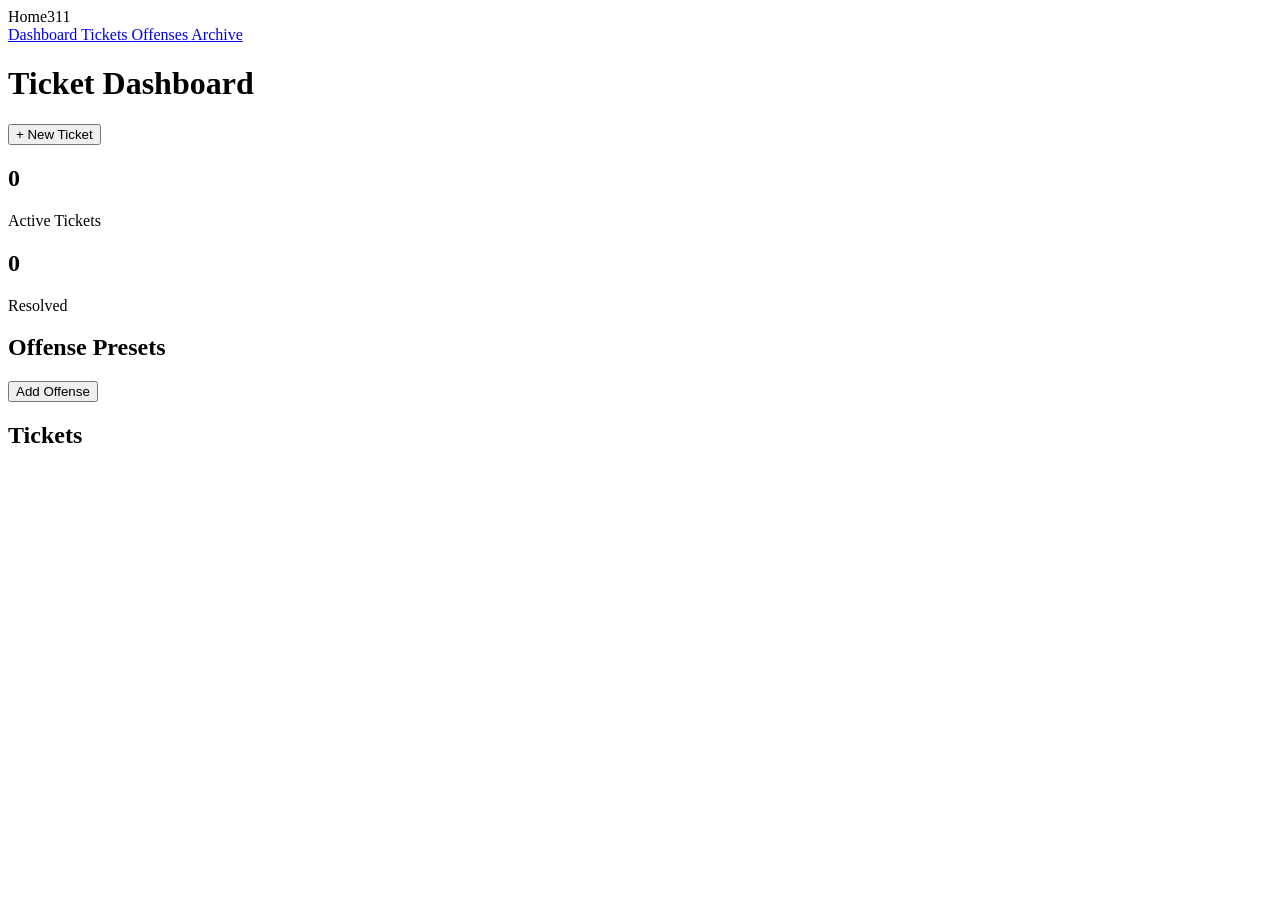
==== index.html @ 9259ef80 "Add initial HTML structure for Home311 Dashboard" ====
<!DOCTYPE html>
<html lang="en">
<head>
  <meta charset="UTF-8" />
  <meta
    name="viewport"
    content="width=device-width, initial-scale=1.0"
  />

  <title>Home311 Dashboard</title>

  <link
    rel="stylesheet"
    href="./css/style.css"
  />
</head>

<body>

  <aside class="sidebar">

    <div class="logo">
      Home311
    </div>

    <nav>

      <a href="#">
        Dashboard
      </a>

      <a href="#">
        Tickets
      </a>

      <a href="#">
        Offenses
      </a>

      <a href="#">
        Archive
      </a>

    </nav>

  </aside>

  <main class="main">

    <header class="topbar">

      <h1>
        Ticket Dashboard
      </h1>

      <button id="newTicketBtn">
        + New Ticket
      </button>

    </header>

    <section class="stats">

      <div class="stat-card">
        <h2 id="activeCount">
          0
        </h2>

        <p>
          Active Tickets
        </p>
      </div>

      <div class="stat-card">
        <h2 id="resolvedCount">
          0
        </h2>

        <p>
          Resolved
        </p>
      </div>

    </section>

    <section class="offense-manager">

      <div class="section-header">

        <h2>
          Offense Presets
        </h2>

        <button id="addOffenseBtn">
          Add Offense
        </button>

      </div>

      <div id="offenseList">
      </div>

    </section>

    <section class="tickets">

      <div class="section-header">

        <h2>
          Tickets
        </h2>

      </div>

      <div id="ticketList">
      </div>

    </section>

  </main>

  <script src="./js/app.js"></script>

</body>
</html>
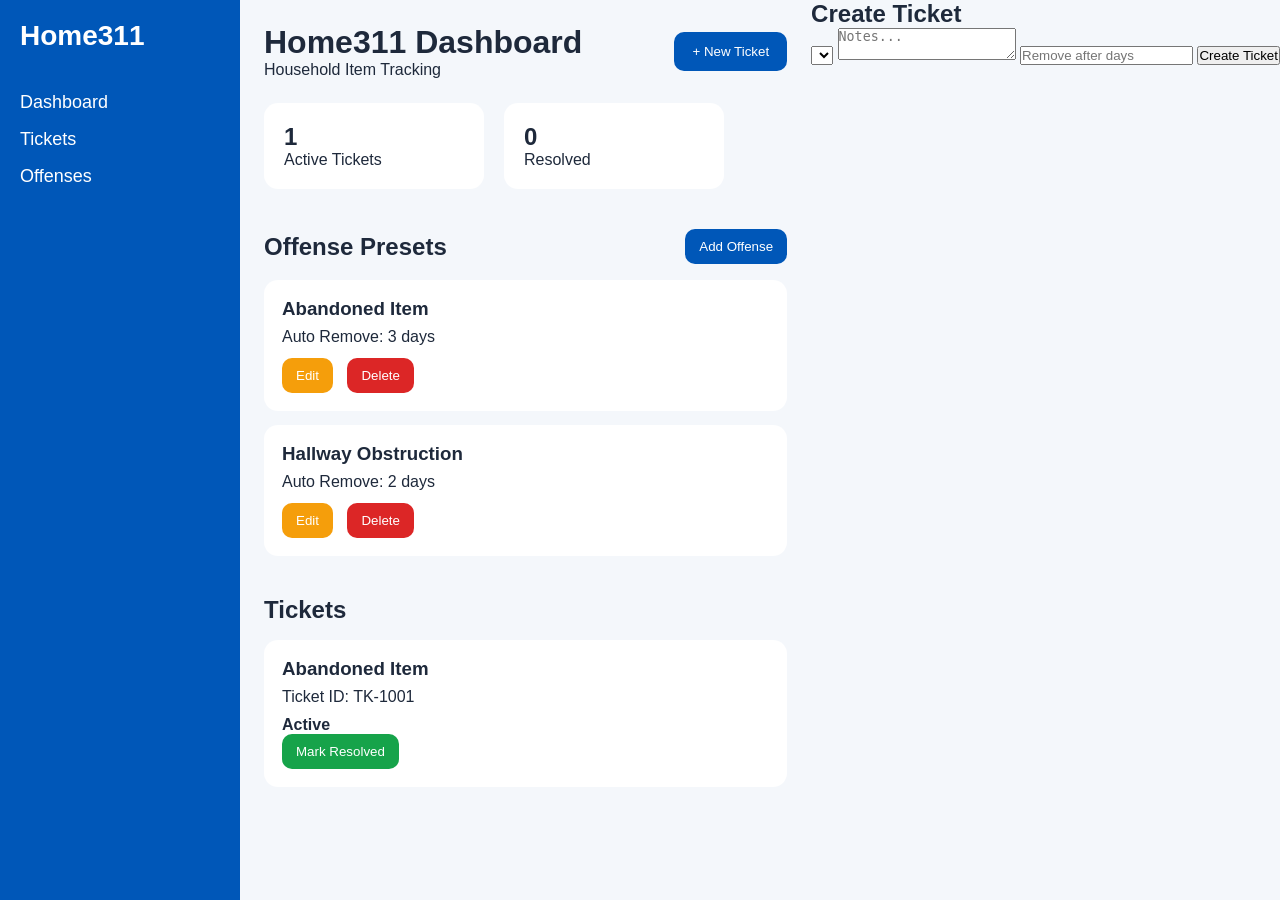
==== commit 61b342b6: "Refactor index.html structure and content" ====
--- a/index.html
+++ b/index.html
@@ -1,18 +1,24 @@
 <!DOCTYPE html>
 <html lang="en">
+
 <head>
+
   <meta charset="UTF-8" />
+
   <meta
     name="viewport"
     content="width=device-width, initial-scale=1.0"
   />
 
-  <title>Home311 Dashboard</title>
+  <title>
+    Home311
+  </title>
 
   <link
     rel="stylesheet"
     href="./css/style.css"
   />
+
 </head>
 
 <body>
@@ -37,10 +43,6 @@
         Offenses
       </a>
 
-      <a href="#">
-        Archive
-      </a>
-
     </nav>
 
   </aside>
@@ -49,9 +51,17 @@
 
     <header class="topbar">
 
-      <h1>
-        Ticket Dashboard
-      </h1>
+      <div>
+
+        <h1>
+          Home311 Dashboard
+        </h1>
+
+        <p>
+          Household Item Tracking
+        </p>
+
+      </div>
 
       <button id="newTicketBtn">
         + New Ticket
@@ -62,6 +72,7 @@
     <section class="stats">
 
       <div class="stat-card">
+
         <h2 id="activeCount">
           0
         </h2>
@@ -69,9 +80,11 @@
         <p>
           Active Tickets
         </p>
+
       </div>
 
       <div class="stat-card">
+
         <h2 id="resolvedCount">
           0
         </h2>
@@ -79,11 +92,12 @@
         <p>
           Resolved
         </p>
+
       </div>
 
     </section>
 
-    <section class="offense-manager">
+    <section class="section">
 
       <div class="section-header">
 
@@ -102,7 +116,7 @@
 
     </section>
 
-    <section class="tickets">
+    <section class="section">
 
       <div class="section-header">
 
@@ -119,6 +133,41 @@
 
   </main>
 
+  <!-- MODAL -->
+
+  <div
+    class="modal hidden"
+    id="ticketModal"
+  >
+
+    <div class="modal-content">
+
+      <h2>
+        Create Ticket
+      </h2>
+
+      <select id="ticketOffense">
+      </select>
+
+      <textarea
+        id="ticketNotes"
+        placeholder="Notes..."
+      ></textarea>
+
+      <input
+        type="number"
+        id="ticketDays"
+        placeholder="Remove after days"
+      />
+
+      <button id="createTicketBtn">
+        Create Ticket
+      </button>
+
+    </div>
+
+  </div>
+
   <script src="./js/app.js"></script>
 
 </body>
--- a/css/style.css
+++ b/css/style.css
@@ -0,0 +1,152 @@
+* {
+  margin: 0;
+  padding: 0;
+  box-sizing: border-box;
+}
+
+body {
+  font-family: Arial, sans-serif;
+  display: flex;
+  background: #f4f7fb;
+  color: #1e293b;
+}
+
+.sidebar {
+  width: 240px;
+  background: #0057b8;
+  min-height: 100vh;
+  padding: 20px;
+  color: white;
+}
+
+.logo {
+  font-size: 28px;
+  font-weight: bold;
+  margin-bottom: 40px;
+}
+
+.sidebar nav {
+  display: flex;
+  flex-direction: column;
+  gap: 16px;
+}
+
+.sidebar nav a {
+  color: white;
+  text-decoration: none;
+  font-size: 18px;
+}
+
+.main {
+  flex: 1;
+  padding: 24px;
+}
+
+.topbar {
+  display: flex;
+  justify-content: space-between;
+  align-items: center;
+}
+
+.topbar button {
+  background: #0057b8;
+  color: white;
+  border: none;
+  padding: 12px 18px;
+  border-radius: 10px;
+  cursor: pointer;
+}
+
+.stats {
+  display: flex;
+  gap: 20px;
+  margin-top: 24px;
+}
+
+.stat-card {
+  background: white;
+  padding: 20px;
+  border-radius: 14px;
+  width: 220px;
+}
+
+.section-header {
+  margin-top: 40px;
+  margin-bottom: 16px;
+
+  display: flex;
+  justify-content: space-between;
+  align-items: center;
+}
+
+#addOffenseBtn {
+  background: #0057b8;
+  color: white;
+  border: none;
+  padding: 10px 14px;
+  border-radius: 10px;
+  cursor: pointer;
+}
+
+.offense-card,
+.ticket-card {
+  background: white;
+  padding: 18px;
+  border-radius: 14px;
+  margin-bottom: 14px;
+}
+
+.offense-card h3,
+.ticket-card h3 {
+  margin-bottom: 8px;
+}
+
+.offense-actions {
+  margin-top: 12px;
+}
+
+.offense-actions button,
+.ticket-card button {
+  border: none;
+  padding: 10px 14px;
+  border-radius: 10px;
+  cursor: pointer;
+  margin-right: 10px;
+}
+
+.edit-btn {
+  background: #f59e0b;
+  color: white;
+}
+
+.delete-btn {
+  background: #dc2626;
+  color: white;
+}
+
+.resolve-btn {
+  background: #16a34a;
+  color: white;
+}
+
+.ticket-status {
+  margin-top: 10px;
+  font-weight: bold;
+}
+
+@media (max-width: 900px) {
+
+  body {
+    flex-direction: column;
+  }
+
+  .sidebar {
+    width: 100%;
+    min-height: auto;
+  }
+
+  .stats {
+    flex-direction: column;
+  }
+
+}
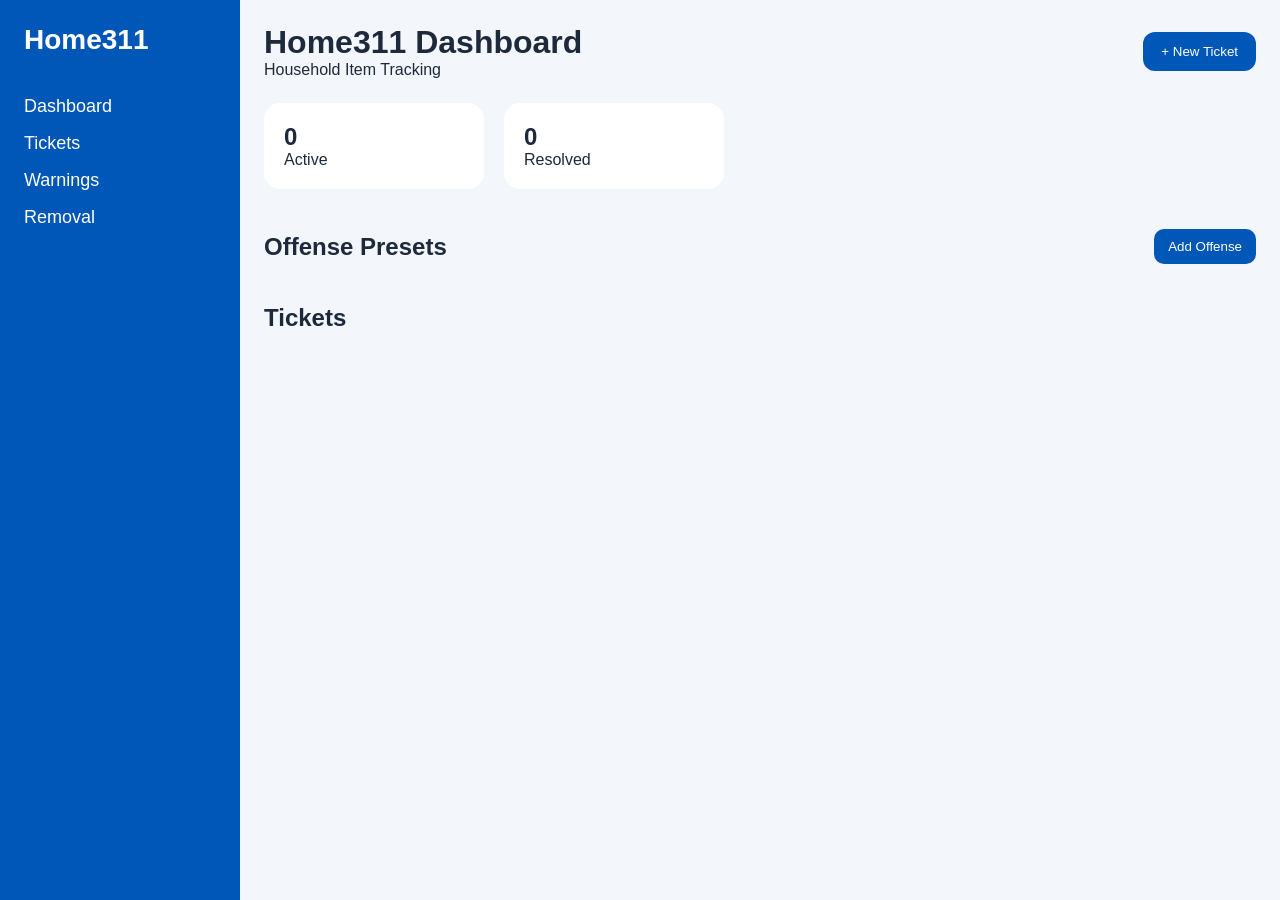
==== commit 6888554d: "Refactor HTML structure and update text content" ====
--- a/index.html
+++ b/index.html
@@ -3,12 +3,12 @@
 
 <head>
 
-  <meta charset="UTF-8" />
+  <meta charset="UTF-8">
 
   <meta
     name="viewport"
     content="width=device-width, initial-scale=1.0"
-  />
+  >
 
   <title>
     Home311
@@ -17,7 +17,7 @@
   <link
     rel="stylesheet"
     href="./css/style.css"
-  />
+  >
 
 </head>
 
@@ -40,7 +40,11 @@
       </a>
 
       <a href="#">
-        Offenses
+        Warnings
+      </a>
+
+      <a href="#">
+        Removal
       </a>
 
     </nav>
@@ -78,7 +82,7 @@
         </h2>
 
         <p>
-          Active Tickets
+          Active
         </p>
 
       </div>
@@ -146,6 +150,22 @@
         Create Ticket
       </h2>
 
+      <select id="ticketLevel">
+
+        <option>
+          Warning
+        </option>
+
+        <option>
+          Violation
+        </option>
+
+        <option>
+          Removal
+        </option>
+
+      </select>
+
       <select id="ticketOffense">
       </select>
 
@@ -157,8 +177,8 @@
       <input
         type="number"
         id="ticketDays"
-        placeholder="Remove after days"
-      />
+        placeholder="Days Until Removal"
+      >
 
       <button id="createTicketBtn">
         Create Ticket
--- a/css/style.css
+++ b/css/style.css
@@ -5,133 +5,263 @@
 }
 
 body {
+
   font-family: Arial, sans-serif;
-  display: flex;
-  background: #f4f7fb;
+
+  display: flex;
+
+  background: #f3f7fb;
+
   color: #1e293b;
+
 }
 
 .sidebar {
+
   width: 240px;
-  background: #0057b8;
+
+  background: #0057b8;
+
   min-height: 100vh;
+
+  padding: 24px;
+
+  color: white;
+
+}
+
+.logo {
+
+  font-size: 28px;
+
+  font-weight: bold;
+
+  margin-bottom: 40px;
+
+}
+
+.sidebar nav {
+
+  display: flex;
+
+  flex-direction: column;
+
+  gap: 16px;
+
+}
+
+.sidebar nav a {
+
+  color: white;
+
+  text-decoration: none;
+
+  font-size: 18px;
+
+}
+
+.main {
+
+  flex: 1;
+
+  padding: 24px;
+
+}
+
+.topbar {
+
+  display: flex;
+
+  justify-content: space-between;
+
+  align-items: center;
+
+}
+
+.topbar button {
+
+  background: #0057b8;
+
+  color: white;
+
+  border: none;
+
+  padding: 12px 18px;
+
+  border-radius: 12px;
+
+  cursor: pointer;
+
+}
+
+.stats {
+
+  display: flex;
+
+  gap: 20px;
+
+  margin-top: 24px;
+
+}
+
+.stat-card {
+
+  background: white;
+
+  border-radius: 16px;
+
   padding: 20px;
-  color: white;
-}
-
-.logo {
-  font-size: 28px;
-  font-weight: bold;
-  margin-bottom: 40px;
-}
-
-.sidebar nav {
-  display: flex;
-  flex-direction: column;
-  gap: 16px;
-}
-
-.sidebar nav a {
-  color: white;
-  text-decoration: none;
-  font-size: 18px;
-}
-
-.main {
-  flex: 1;
-  padding: 24px;
-}
-
-.topbar {
-  display: flex;
+
+  width: 220px;
+
+}
+
+.section {
+
+  margin-top: 40px;
+
+}
+
+.section-header {
+
+  display: flex;
+
   justify-content: space-between;
+
   align-items: center;
-}
-
-.topbar button {
-  background: #0057b8;
-  color: white;
-  border: none;
-  padding: 12px 18px;
-  border-radius: 10px;
-  cursor: pointer;
-}
-
-.stats {
-  display: flex;
-  gap: 20px;
-  margin-top: 24px;
-}
-
-.stat-card {
-  background: white;
-  padding: 20px;
-  border-radius: 14px;
-  width: 220px;
-}
-
-.section-header {
-  margin-top: 40px;
+
   margin-bottom: 16px;
 
-  display: flex;
-  justify-content: space-between;
-  align-items: center;
-}
-
-#addOffenseBtn {
-  background: #0057b8;
-  color: white;
-  border: none;
+}
+
+.section-header button {
+
+  background: #0057b8;
+
+  color: white;
+
+  border: none;
+
   padding: 10px 14px;
-  border-radius: 10px;
-  cursor: pointer;
+
+  border-radius: 10px;
+
+  cursor: pointer;
+
 }
 
 .offense-card,
 .ticket-card {
+
   background: white;
-  padding: 18px;
-  border-radius: 14px;
-  margin-bottom: 14px;
+
+  padding: 20px;
+
+  border-radius: 16px;
+
+  margin-bottom: 16px;
+
 }
 
 .offense-card h3,
 .ticket-card h3 {
+
   margin-bottom: 8px;
-}
-
-.offense-actions {
-  margin-top: 12px;
-}
-
-.offense-actions button,
+
+}
+
+.ticket-status {
+
+  margin-top: 10px;
+
+  font-weight: bold;
+
+}
+
 .ticket-card button {
-  border: none;
+
+  margin-top: 14px;
+
+  border: none;
+
+  background: #16a34a;
+
+  color: white;
+
   padding: 10px 14px;
-  border-radius: 10px;
-  cursor: pointer;
-  margin-right: 10px;
-}
-
-.edit-btn {
-  background: #f59e0b;
-  color: white;
-}
-
-.delete-btn {
-  background: #dc2626;
-  color: white;
-}
-
-.resolve-btn {
-  background: #16a34a;
-  color: white;
-}
-
-.ticket-status {
-  margin-top: 10px;
-  font-weight: bold;
+
+  border-radius: 10px;
+
+  cursor: pointer;
+
+}
+
+.modal {
+
+  position: fixed;
+
+  inset: 0;
+
+  background: rgba(0,0,0,0.5);
+
+  display: flex;
+
+  align-items: center;
+
+  justify-content: center;
+
+}
+
+.hidden {
+
+  display: none;
+
+}
+
+.modal-content {
+
+  width: 400px;
+
+  background: white;
+
+  border-radius: 16px;
+
+  padding: 24px;
+
+  display: flex;
+
+  flex-direction: column;
+
+  gap: 14px;
+
+}
+
+.modal-content input,
+.modal-content textarea,
+.modal-content select {
+
+  padding: 12px;
+
+  border: 1px solid #d1d5db;
+
+  border-radius: 10px;
+
+}
+
+.modal-content button {
+
+  background: #0057b8;
+
+  color: white;
+
+  border: none;
+
+  padding: 12px;
+
+  border-radius: 10px;
+
+  cursor: pointer;
+
 }
 
 @media (max-width: 900px) {
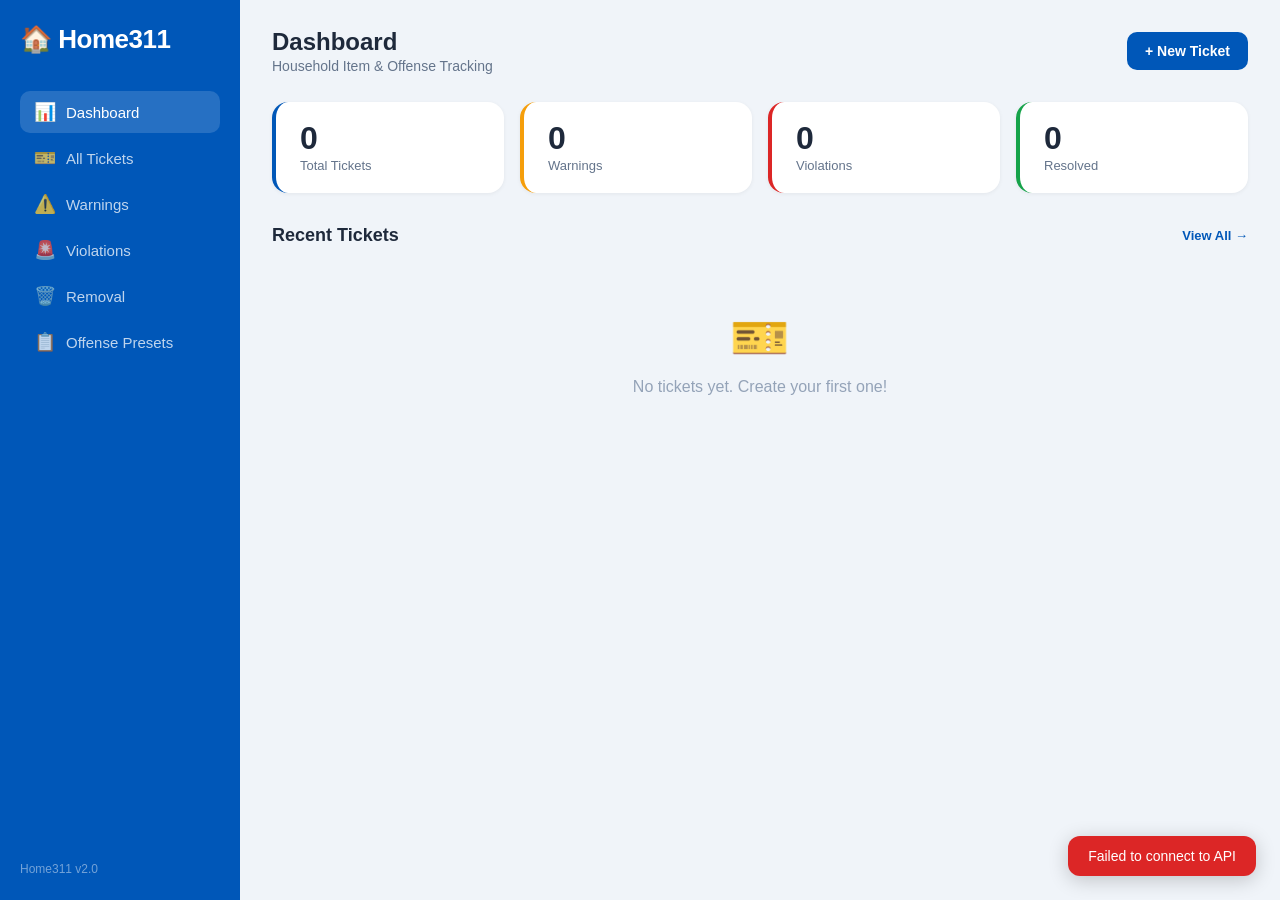
==== commit 09bfd8c7: "Add files via upload" ====
--- a/index.html
+++ b/index.html
@@ -1,194 +1,211 @@
 <!DOCTYPE html>
 <html lang="en">
-
 <head>
-
   <meta charset="UTF-8">
-
-  <meta
-    name="viewport"
-    content="width=device-width, initial-scale=1.0"
-  >
-
-  <title>
-    Home311
-  </title>
-
-  <link
-    rel="stylesheet"
-    href="./css/style.css"
-  >
-
+  <meta name="viewport" content="width=device-width, initial-scale=1.0">
+  <title>Home311</title>
+  <link rel="stylesheet" href="./css/style.css">
 </head>
-
 <body>
 
   <aside class="sidebar">
-
-    <div class="logo">
-      Home311
-    </div>
-
+    <div class="logo">🏠 Home311</div>
     <nav>
-
-      <a href="#">
-        Dashboard
-      </a>
-
-      <a href="#">
-        Tickets
-      </a>
-
-      <a href="#">
-        Warnings
-      </a>
-
-      <a href="#">
-        Removal
-      </a>
-
+      <a href="#" class="active" data-page="dashboard">
+        <span class="nav-icon">📊</span> Dashboard
+      </a>
+      <a href="#" data-page="tickets">
+        <span class="nav-icon">🎫</span> All Tickets
+      </a>
+      <a href="#" data-page="warnings">
+        <span class="nav-icon">⚠️</span> Warnings
+      </a>
+      <a href="#" data-page="violations">
+        <span class="nav-icon">🚨</span> Violations
+      </a>
+      <a href="#" data-page="removal">
+        <span class="nav-icon">🗑️</span> Removal
+      </a>
+      <a href="#" data-page="offenses">
+        <span class="nav-icon">📋</span> Offense Presets
+      </a>
     </nav>
-
+    <div class="sidebar-footer">Home311 v2.0</div>
   </aside>
 
   <main class="main">
 
-    <header class="topbar">
-
-      <div>
-
-        <h1>
-          Home311 Dashboard
-        </h1>
-
-        <p>
-          Household Item Tracking
-        </p>
-
-      </div>
-
-      <button id="newTicketBtn">
-        + New Ticket
-      </button>
-
-    </header>
-
-    <section class="stats">
-
-      <div class="stat-card">
-
-        <h2 id="activeCount">
-          0
-        </h2>
-
-        <p>
-          Active
-        </p>
-
-      </div>
-
-      <div class="stat-card">
-
-        <h2 id="resolvedCount">
-          0
-        </h2>
-
-        <p>
-          Resolved
-        </p>
-
-      </div>
-
-    </section>
-
-    <section class="section">
-
-      <div class="section-header">
-
-        <h2>
-          Offense Presets
-        </h2>
-
-        <button id="addOffenseBtn">
-          Add Offense
-        </button>
-
-      </div>
-
-      <div id="offenseList">
-      </div>
-
-    </section>
-
-    <section class="section">
-
-      <div class="section-header">
-
-        <h2>
-          Tickets
-        </h2>
-
-      </div>
-
-      <div id="ticketList">
-      </div>
-
-    </section>
+    <!-- ── DASHBOARD PAGE ─────────────────────────────── -->
+    <div class="page active" id="page-dashboard">
+      <div class="topbar">
+        <div>
+          <h1>Dashboard</h1>
+          <p>Household Item &amp; Offense Tracking</p>
+        </div>
+        <button class="btn" id="newTicketBtn">+ New Ticket</button>
+      </div>
+
+      <div class="stats">
+        <div class="stat-card">
+          <h2 id="totalCount">0</h2>
+          <p>Total Tickets</p>
+        </div>
+        <div class="stat-card warning">
+          <h2 id="warningCount">0</h2>
+          <p>Warnings</p>
+        </div>
+        <div class="stat-card violation">
+          <h2 id="violationCount">0</h2>
+          <p>Violations</p>
+        </div>
+        <div class="stat-card resolved">
+          <h2 id="resolvedCount">0</h2>
+          <p>Resolved</p>
+        </div>
+      </div>
+
+      <div class="section">
+        <div class="section-header">
+          <h2>Recent Tickets</h2>
+          <a href="#" data-page="tickets" class="ticket-link nav-link">View All →</a>
+        </div>
+        <div class="cards-grid" id="recentTicketList"></div>
+      </div>
+    </div>
+
+    <!-- ── ALL TICKETS PAGE ───────────────────────────── -->
+    <div class="page" id="page-tickets">
+      <div class="topbar">
+        <div>
+          <h1>All Tickets</h1>
+          <p>Full ticket history</p>
+        </div>
+        <button class="btn" id="newTicketBtn2">+ New Ticket</button>
+      </div>
+      <div class="filter-bar">
+        <button class="filter-btn active" data-filter="all">All</button>
+        <button class="filter-btn" data-filter="Active">Active</button>
+        <button class="filter-btn" data-filter="Resolved">Resolved</button>
+      </div>
+      <div class="cards-grid" id="ticketList"></div>
+    </div>
+
+    <!-- ── WARNINGS PAGE ─────────────────────────────── -->
+    <div class="page" id="page-warnings">
+      <div class="topbar">
+        <div>
+          <h1>⚠️ Warnings</h1>
+          <p>Level 1 offenses</p>
+        </div>
+        <button class="btn" id="newTicketBtn3">+ New Warning</button>
+      </div>
+      <div class="cards-grid" id="warningList"></div>
+    </div>
+
+    <!-- ── VIOLATIONS PAGE ───────────────────────────── -->
+    <div class="page" id="page-violations">
+      <div class="topbar">
+        <div>
+          <h1>🚨 Violations</h1>
+          <p>Level 2 offenses requiring action</p>
+        </div>
+        <button class="btn" id="newTicketBtn4">+ New Violation</button>
+      </div>
+      <div class="cards-grid" id="violationList"></div>
+    </div>
+
+    <!-- ── REMOVAL PAGE ───────────────────────────────── -->
+    <div class="page" id="page-removal">
+      <div class="topbar">
+        <div>
+          <h1>🗑️ Removal</h1>
+          <p>Items pending or completed removal</p>
+        </div>
+        <button class="btn" id="newTicketBtn5">+ New Removal</button>
+      </div>
+      <div class="cards-grid" id="removalList"></div>
+    </div>
+
+    <!-- ── OFFENSE PRESETS PAGE ───────────────────────── -->
+    <div class="page" id="page-offenses">
+      <div class="topbar">
+        <div>
+          <h1>Offense Presets</h1>
+          <p>Manage reusable offense types</p>
+        </div>
+        <button class="btn" id="addOffenseBtn">+ Add Offense</button>
+      </div>
+      <div class="cards-grid" id="offenseList"></div>
+    </div>
 
   </main>
 
-  <!-- MODAL -->
-
-  <div
-    class="modal hidden"
-    id="ticketModal"
-  >
-
+  <!-- ── CREATE TICKET MODAL ─────────────────────────────── -->
+  <div class="modal hidden" id="ticketModal">
     <div class="modal-content">
-
-      <h2>
-        Create Ticket
-      </h2>
-
-      <select id="ticketLevel">
-
-        <option>
-          Warning
-        </option>
-
-        <option>
-          Violation
-        </option>
-
-        <option>
-          Removal
-        </option>
-
-      </select>
-
-      <select id="ticketOffense">
-      </select>
-
-      <textarea
-        id="ticketNotes"
-        placeholder="Notes..."
-      ></textarea>
-
-      <input
-        type="number"
-        id="ticketDays"
-        placeholder="Days Until Removal"
-      >
-
-      <button id="createTicketBtn">
-        Create Ticket
-      </button>
-
-    </div>
-
+      <div class="modal-header">
+        <h2>Create Ticket</h2>
+        <button class="modal-close" id="closeModal">✕</button>
+      </div>
+
+      <div class="form-group">
+        <label>Level</label>
+        <select id="ticketLevel">
+          <option value="Warning">Warning</option>
+          <option value="Violation">Violation</option>
+          <option value="Removal">Removal</option>
+        </select>
+      </div>
+
+      <div class="form-group">
+        <label>Offense</label>
+        <select id="ticketOffense"></select>
+      </div>
+
+      <div class="form-group">
+        <label>Notes</label>
+        <textarea id="ticketNotes" placeholder="Describe the issue..."></textarea>
+      </div>
+
+      <div class="form-group">
+        <label>Days Until Removal (Violation/Removal only)</label>
+        <input type="number" id="ticketDays" placeholder="e.g. 14" min="1">
+      </div>
+
+      <div class="form-group">
+        <label>Photos (optional)</label>
+        <div class="photo-upload-area" id="photoDropZone">
+          <input type="file" id="photoInput" accept="image/*" multiple>
+          <div class="upload-icon">📷</div>
+          <p>Click or drag &amp; drop photos here</p>
+        </div>
+        <div class="photo-previews" id="photoPreviews"></div>
+      </div>
+
+      <button class="btn" id="createTicketBtn">Create Ticket</button>
+    </div>
   </div>
 
+  <!-- ── OFFENSE MODAL ───────────────────────────────────── -->
+  <div class="modal hidden" id="offenseModal">
+    <div class="modal-content">
+      <div class="modal-header">
+        <h2 id="offenseModalTitle">Add Offense</h2>
+        <button class="modal-close" id="closeOffenseModal">✕</button>
+      </div>
+      <div class="form-group">
+        <label>Offense Name</label>
+        <input type="text" id="offenseName" placeholder="e.g. Overgrown Lawn">
+      </div>
+      <div class="form-group">
+        <label>Auto-Remove Days</label>
+        <input type="number" id="offenseDays" placeholder="e.g. 30" min="1">
+      </div>
+      <input type="hidden" id="offenseEditId">
+      <button class="btn" id="saveOffenseBtn">Save Offense</button>
+    </div>
+  </div>
+
   <script src="./js/app.js"></script>
-
 </body>
 </html>
--- a/css/style.css
+++ b/css/style.css
@@ -5,278 +5,636 @@
 }
 
 body {
-
-  font-family: Arial, sans-serif;
-
-  display: flex;
-
-  background: #f3f7fb;
-
+  font-family: 'Segoe UI', Arial, sans-serif;
+  display: flex;
+  background: #f0f4f9;
   color: #1e293b;
-
-}
-
+  min-height: 100vh;
+}
+
+/* ─── Sidebar ─────────────────────────────────────────── */
 .sidebar {
-
   width: 240px;
-
   background: #0057b8;
-
   min-height: 100vh;
-
-  padding: 24px;
-
+  padding: 24px 20px;
   color: white;
-
+  position: fixed;
+  top: 0;
+  left: 0;
+  bottom: 0;
+  display: flex;
+  flex-direction: column;
+  z-index: 100;
 }
 
 .logo {
-
-  font-size: 28px;
-
-  font-weight: bold;
-
+  font-size: 26px;
+  font-weight: 800;
+  margin-bottom: 36px;
+  letter-spacing: -0.5px;
+}
+
+.sidebar nav {
+  display: flex;
+  flex-direction: column;
+  gap: 4px;
+}
+
+.sidebar nav a {
+  color: rgba(255,255,255,0.75);
+  text-decoration: none;
+  font-size: 15px;
+  font-weight: 500;
+  padding: 10px 14px;
+  border-radius: 10px;
+  transition: all 0.15s;
+  display: flex;
+  align-items: center;
+  gap: 10px;
+}
+
+.sidebar nav a:hover,
+.sidebar nav a.active {
+  background: rgba(255,255,255,0.15);
+  color: white;
+}
+
+.sidebar nav a .nav-icon {
+  font-size: 18px;
+  width: 22px;
+  text-align: center;
+}
+
+.sidebar-footer {
+  margin-top: auto;
+  font-size: 12px;
+  color: rgba(255,255,255,0.45);
+}
+
+/* ─── Main Layout ─────────────────────────────────────── */
+.main {
+  flex: 1;
+  padding: 28px 32px;
+  margin-left: 240px;
+}
+
+.topbar {
+  display: flex;
+  justify-content: space-between;
+  align-items: center;
+  margin-bottom: 28px;
+}
+
+.topbar h1 {
+  font-size: 24px;
+  font-weight: 700;
+}
+
+.topbar p {
+  color: #64748b;
+  font-size: 14px;
+  margin-top: 2px;
+}
+
+.btn {
+  background: #0057b8;
+  color: white;
+  border: none;
+  padding: 11px 18px;
+  border-radius: 10px;
+  cursor: pointer;
+  font-size: 14px;
+  font-weight: 600;
+  transition: background 0.15s;
+}
+
+.btn:hover { background: #0046a0; }
+
+.btn-danger {
+  background: #dc2626;
+}
+.btn-danger:hover { background: #b91c1c; }
+
+.btn-ghost {
+  background: transparent;
+  color: #64748b;
+  border: 1px solid #e2e8f0;
+}
+.btn-ghost:hover { background: #f8fafc; color: #1e293b; }
+
+/* ─── Stats ───────────────────────────────────────────── */
+.stats {
+  display: grid;
+  grid-template-columns: repeat(auto-fit, minmax(160px, 1fr));
+  gap: 16px;
+  margin-bottom: 32px;
+}
+
+.stat-card {
+  background: white;
+  border-radius: 16px;
+  padding: 20px 24px;
+  box-shadow: 0 1px 4px rgba(0,0,0,0.06);
+  border-left: 4px solid #0057b8;
+}
+
+.stat-card.warning { border-left-color: #f59e0b; }
+.stat-card.violation { border-left-color: #dc2626; }
+.stat-card.resolved { border-left-color: #16a34a; }
+
+.stat-card h2 {
+  font-size: 32px;
+  font-weight: 800;
+  line-height: 1;
+}
+
+.stat-card p {
+  font-size: 13px;
+  color: #64748b;
+  margin-top: 4px;
+  font-weight: 500;
+}
+
+/* ─── Section ─────────────────────────────────────────── */
+.section {
   margin-bottom: 40px;
-
-}
-
-.sidebar nav {
-
-  display: flex;
-
-  flex-direction: column;
-
+}
+
+.section-header {
+  display: flex;
+  justify-content: space-between;
+  align-items: center;
+  margin-bottom: 16px;
+}
+
+.section-header h2 {
+  font-size: 18px;
+  font-weight: 700;
+}
+
+/* ─── Cards Grid ──────────────────────────────────────── */
+.cards-grid {
+  display: grid;
+  grid-template-columns: repeat(auto-fill, minmax(280px, 1fr));
   gap: 16px;
-
-}
-
-.sidebar nav a {
-
-  color: white;
-
-  text-decoration: none;
-
-  font-size: 18px;
-
-}
-
-.main {
-
-  flex: 1;
-
-  padding: 24px;
-
-}
-
-.topbar {
-
-  display: flex;
-
-  justify-content: space-between;
-
-  align-items: center;
-
-}
-
-.topbar button {
-
-  background: #0057b8;
-
-  color: white;
-
-  border: none;
-
-  padding: 12px 18px;
-
-  border-radius: 12px;
-
-  cursor: pointer;
-
-}
-
-.stats {
-
-  display: flex;
-
-  gap: 20px;
-
-  margin-top: 24px;
-
-}
-
-.stat-card {
-
-  background: white;
-
-  border-radius: 16px;
-
-  padding: 20px;
-
-  width: 220px;
-
-}
-
-.section {
-
-  margin-top: 40px;
-
-}
-
-.section-header {
-
-  display: flex;
-
-  justify-content: space-between;
-
-  align-items: center;
-
-  margin-bottom: 16px;
-
-}
-
-.section-header button {
-
-  background: #0057b8;
-
-  color: white;
-
-  border: none;
-
-  padding: 10px 14px;
-
-  border-radius: 10px;
-
-  cursor: pointer;
-
 }
 
 .offense-card,
 .ticket-card {
-
   background: white;
-
   padding: 20px;
-
   border-radius: 16px;
-
-  margin-bottom: 16px;
-
+  box-shadow: 0 1px 4px rgba(0,0,0,0.06);
+  transition: box-shadow 0.15s;
+}
+
+.offense-card:hover,
+.ticket-card:hover {
+  box-shadow: 0 4px 16px rgba(0,0,0,0.10);
 }
 
 .offense-card h3,
 .ticket-card h3 {
-
-  margin-bottom: 8px;
-
-}
-
-.ticket-status {
-
-  margin-top: 10px;
-
-  font-weight: bold;
-
-}
-
-.ticket-card button {
-
-  margin-top: 14px;
-
+  font-size: 16px;
+  font-weight: 700;
+  margin-bottom: 6px;
+}
+
+.offense-card p,
+.ticket-card p {
+  color: #64748b;
+  font-size: 14px;
+  line-height: 1.5;
+}
+
+/* ─── Ticket Photos Thumbnail ─────────────────────────── */
+.ticket-photos {
+  display: flex;
+  gap: 8px;
+  flex-wrap: wrap;
+  margin-top: 12px;
+}
+
+.ticket-photos img {
+  width: 64px;
+  height: 64px;
+  object-fit: cover;
+  border-radius: 8px;
+  border: 2px solid #e2e8f0;
+  cursor: pointer;
+  transition: transform 0.15s;
+}
+
+.ticket-photos img:hover {
+  transform: scale(1.05);
+}
+
+/* ─── Badges ──────────────────────────────────────────── */
+.badge {
+  display: inline-block;
+  padding: 4px 10px;
+  border-radius: 999px;
+  font-size: 12px;
+  font-weight: 700;
+  text-transform: uppercase;
+  letter-spacing: 0.03em;
+}
+
+.badge-warning { background: #fef3c7; color: #92400e; }
+.badge-violation { background: #fee2e2; color: #991b1b; }
+.badge-removal { background: #fce7f3; color: #9d174d; }
+.badge-active { background: #dbeafe; color: #1e40af; }
+.badge-resolved { background: #dcfce7; color: #15803d; }
+
+/* ─── Actions Row ─────────────────────────────────────── */
+.actions {
+  display: flex;
+  gap: 8px;
+  margin-top: 16px;
+  flex-wrap: wrap;
+  align-items: center;
+}
+
+/* ─── Empty State ─────────────────────────────────────── */
+.empty-state {
+  text-align: center;
+  padding: 48px;
+  color: #94a3b8;
+}
+
+.empty-state .empty-icon {
+  font-size: 48px;
+  margin-bottom: 12px;
+}
+
+/* ─── Modal ───────────────────────────────────────────── */
+.modal {
+  position: fixed;
+  inset: 0;
+  background: rgba(0,0,0,0.45);
+  display: flex;
+  align-items: center;
+  justify-content: center;
+  z-index: 200;
+  padding: 20px;
+}
+
+.hidden { display: none !important; }
+
+.modal-content {
+  width: 100%;
+  max-width: 480px;
+  background: white;
+  border-radius: 20px;
+  padding: 28px;
+  display: flex;
+  flex-direction: column;
+  gap: 14px;
+  max-height: 90vh;
+  overflow-y: auto;
+  box-shadow: 0 20px 60px rgba(0,0,0,0.2);
+}
+
+.modal-header {
+  display: flex;
+  justify-content: space-between;
+  align-items: center;
+}
+
+.modal-header h2 {
+  font-size: 20px;
+  font-weight: 700;
+}
+
+.modal-close {
+  background: #f1f5f9;
   border: none;
-
-  background: #16a34a;
-
-  color: white;
-
-  padding: 10px 14px;
-
-  border-radius: 10px;
-
-  cursor: pointer;
-
-}
-
-.modal {
-
-  position: fixed;
-
-  inset: 0;
-
-  background: rgba(0,0,0,0.5);
-
-  display: flex;
-
-  align-items: center;
-
+  border-radius: 8px;
+  width: 32px;
+  height: 32px;
+  font-size: 18px;
+  cursor: pointer;
+  color: #64748b;
+  display: flex;
+  align-items: center;
   justify-content: center;
-
-}
-
-.hidden {
-
-  display: none;
-
-}
-
-.modal-content {
-
-  width: 400px;
-
-  background: white;
-
-  border-radius: 16px;
-
-  padding: 24px;
-
-  display: flex;
-
+}
+
+.modal-close:hover { background: #e2e8f0; }
+
+.form-group {
+  display: flex;
   flex-direction: column;
-
-  gap: 14px;
-
+  gap: 6px;
+}
+
+.form-group label {
+  font-size: 13px;
+  font-weight: 600;
+  color: #374151;
 }
 
 .modal-content input,
 .modal-content textarea,
 .modal-content select {
-
-  padding: 12px;
-
-  border: 1px solid #d1d5db;
-
+  padding: 11px 14px;
+  border: 1.5px solid #e2e8f0;
   border-radius: 10px;
-
-}
-
-.modal-content button {
-
+  font-size: 14px;
+  font-family: inherit;
+  transition: border-color 0.15s;
+  width: 100%;
+}
+
+.modal-content input:focus,
+.modal-content textarea:focus,
+.modal-content select:focus {
+  outline: none;
+  border-color: #0057b8;
+}
+
+.modal-content textarea {
+  resize: vertical;
+  min-height: 80px;
+}
+
+/* ─── Photo Upload Area ───────────────────────────────── */
+.photo-upload-area {
+  border: 2px dashed #d1d5db;
+  border-radius: 12px;
+  padding: 20px;
+  text-align: center;
+  cursor: pointer;
+  transition: all 0.15s;
+  background: #f9fafb;
+}
+
+.photo-upload-area:hover,
+.photo-upload-area.dragover {
+  border-color: #0057b8;
+  background: #eff6ff;
+}
+
+.photo-upload-area .upload-icon {
+  font-size: 28px;
+  margin-bottom: 8px;
+}
+
+.photo-upload-area p {
+  font-size: 13px;
+  color: #64748b;
+}
+
+.photo-upload-area input[type="file"] {
+  display: none;
+}
+
+.photo-previews {
+  display: flex;
+  gap: 8px;
+  flex-wrap: wrap;
+}
+
+.photo-preview-item {
+  position: relative;
+  width: 72px;
+  height: 72px;
+}
+
+.photo-preview-item img {
+  width: 72px;
+  height: 72px;
+  object-fit: cover;
+  border-radius: 8px;
+  border: 2px solid #e2e8f0;
+}
+
+.photo-preview-item .remove-photo {
+  position: absolute;
+  top: -6px;
+  right: -6px;
+  background: #dc2626;
+  color: white;
+  border: none;
+  border-radius: 50%;
+  width: 20px;
+  height: 20px;
+  font-size: 12px;
+  cursor: pointer;
+  display: flex;
+  align-items: center;
+  justify-content: center;
+  line-height: 1;
+}
+
+/* ─── Ticket Full View Page ───────────────────────────── */
+.ticket-page {
+  width: 100%;
+  display: flex;
+  justify-content: center;
+  padding: 40px 20px;
+}
+
+.ticket-view-card {
+  width: 100%;
+  max-width: 640px;
+  background: white;
+  border-radius: 20px;
+  box-shadow: 0 4px 24px rgba(0,0,0,0.10);
+  overflow: hidden;
+}
+
+.ticket-view-header {
   background: #0057b8;
-
   color: white;
-
-  border: none;
-
-  padding: 12px;
-
+  padding: 28px 32px;
+}
+
+.ticket-view-header h1 {
+  font-size: 22px;
+  font-weight: 800;
+  margin-top: 10px;
+  margin-bottom: 6px;
+}
+
+.ticket-view-header p {
+  opacity: 0.8;
+  font-size: 14px;
+}
+
+.ticket-view-body {
+  padding: 28px 32px;
+  display: flex;
+  flex-direction: column;
+  gap: 20px;
+}
+
+.ticket-photos-full {
+  display: grid;
+  grid-template-columns: repeat(auto-fill, minmax(140px, 1fr));
+  gap: 10px;
+}
+
+.ticket-photos-full img {
+  width: 100%;
+  aspect-ratio: 1;
+  object-fit: cover;
   border-radius: 10px;
-
-  cursor: pointer;
-
-}
-
-@media (max-width: 900px) {
-
-  body {
-    flex-direction: column;
-  }
-
+  border: 2px solid #e2e8f0;
+  cursor: pointer;
+  transition: transform 0.15s;
+}
+
+.ticket-photos-full img:hover {
+  transform: scale(1.03);
+}
+
+.resolve-form {
+  background: #f8fafc;
+  border-radius: 14px;
+  padding: 20px;
+  display: flex;
+  flex-direction: column;
+  gap: 12px;
+}
+
+.resolve-form label {
+  display: flex;
+  align-items: center;
+  gap: 8px;
+  font-size: 14px;
+  cursor: pointer;
+}
+
+.resolve-form input[type="text"] {
+  padding: 11px 14px;
+  border: 1.5px solid #e2e8f0;
+  border-radius: 10px;
+  font-size: 14px;
+  font-family: inherit;
+  width: 100%;
+}
+
+.resolved-banner {
+  background: #dcfce7;
+  border-radius: 12px;
+  padding: 16px 20px;
+  color: #15803d;
+  font-weight: 600;
+  display: flex;
+  align-items: center;
+  gap: 10px;
+  font-size: 15px;
+}
+
+/* ─── Lightbox ────────────────────────────────────────── */
+.lightbox {
+  position: fixed;
+  inset: 0;
+  background: rgba(0,0,0,0.88);
+  display: flex;
+  align-items: center;
+  justify-content: center;
+  z-index: 500;
+  cursor: zoom-out;
+}
+
+.lightbox img {
+  max-width: 90vw;
+  max-height: 90vh;
+  border-radius: 8px;
+  object-fit: contain;
+}
+
+/* ─── Filter Bar ──────────────────────────────────────── */
+.filter-bar {
+  display: flex;
+  gap: 8px;
+  margin-bottom: 20px;
+  flex-wrap: wrap;
+}
+
+.filter-btn {
+  padding: 7px 14px;
+  border-radius: 20px;
+  border: 1.5px solid #e2e8f0;
+  background: white;
+  font-size: 13px;
+  font-weight: 600;
+  cursor: pointer;
+  color: #64748b;
+  transition: all 0.15s;
+}
+
+.filter-btn:hover,
+.filter-btn.active {
+  background: #0057b8;
+  border-color: #0057b8;
+  color: white;
+}
+
+/* ─── Ticket link ─────────────────────────────────────── */
+.ticket-link {
+  font-size: 13px;
+  color: #0057b8;
+  text-decoration: none;
+  font-weight: 600;
+}
+
+.ticket-link:hover { text-decoration: underline; }
+
+/* ─── Notification Toast ──────────────────────────────── */
+.toast {
+  position: fixed;
+  bottom: 24px;
+  right: 24px;
+  background: #1e293b;
+  color: white;
+  padding: 12px 20px;
+  border-radius: 12px;
+  font-size: 14px;
+  font-weight: 500;
+  z-index: 999;
+  animation: slideIn 0.2s ease;
+  box-shadow: 0 4px 20px rgba(0,0,0,0.2);
+}
+
+.toast.success { background: #16a34a; }
+.toast.error { background: #dc2626; }
+
+@keyframes slideIn {
+  from { transform: translateY(20px); opacity: 0; }
+  to { transform: translateY(0); opacity: 1; }
+}
+
+/* ─── Page visibility ─────────────────────────────────── */
+.page { display: none; }
+.page.active { display: block; }
+
+/* ─── Responsive ──────────────────────────────────────── */
+@media (max-width: 768px) {
   .sidebar {
+    position: relative;
     width: 100%;
     min-height: auto;
+    flex-direction: row;
+    flex-wrap: wrap;
+    padding: 16px;
+    gap: 8px;
   }
 
-  .stats {
-    flex-direction: column;
+  .sidebar nav {
+    flex-direction: row;
+    flex-wrap: wrap;
   }
 
-}
+  .logo { margin-bottom: 0; width: 100%; }
+
+  .main {
+    margin-left: 0;
+    padding: 20px;
+  }
+
+  body { flex-direction: column; }
+}
